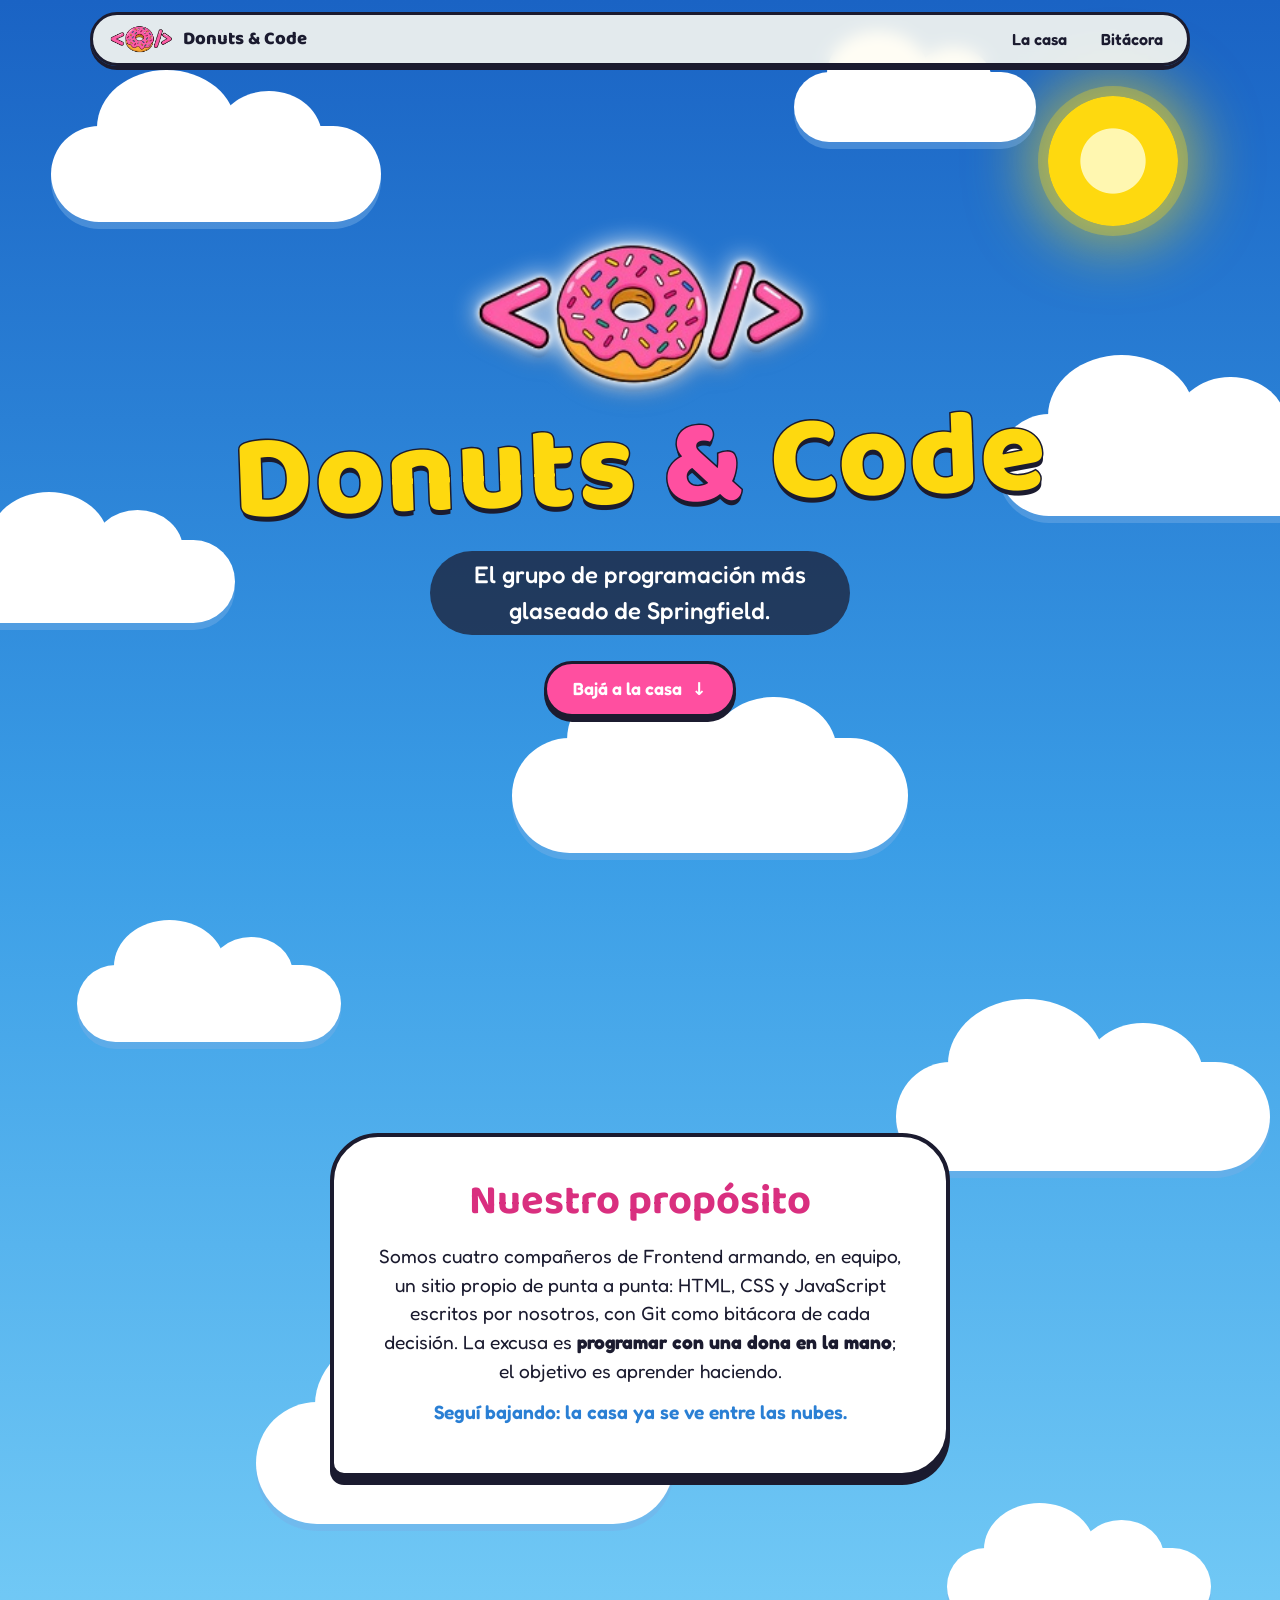
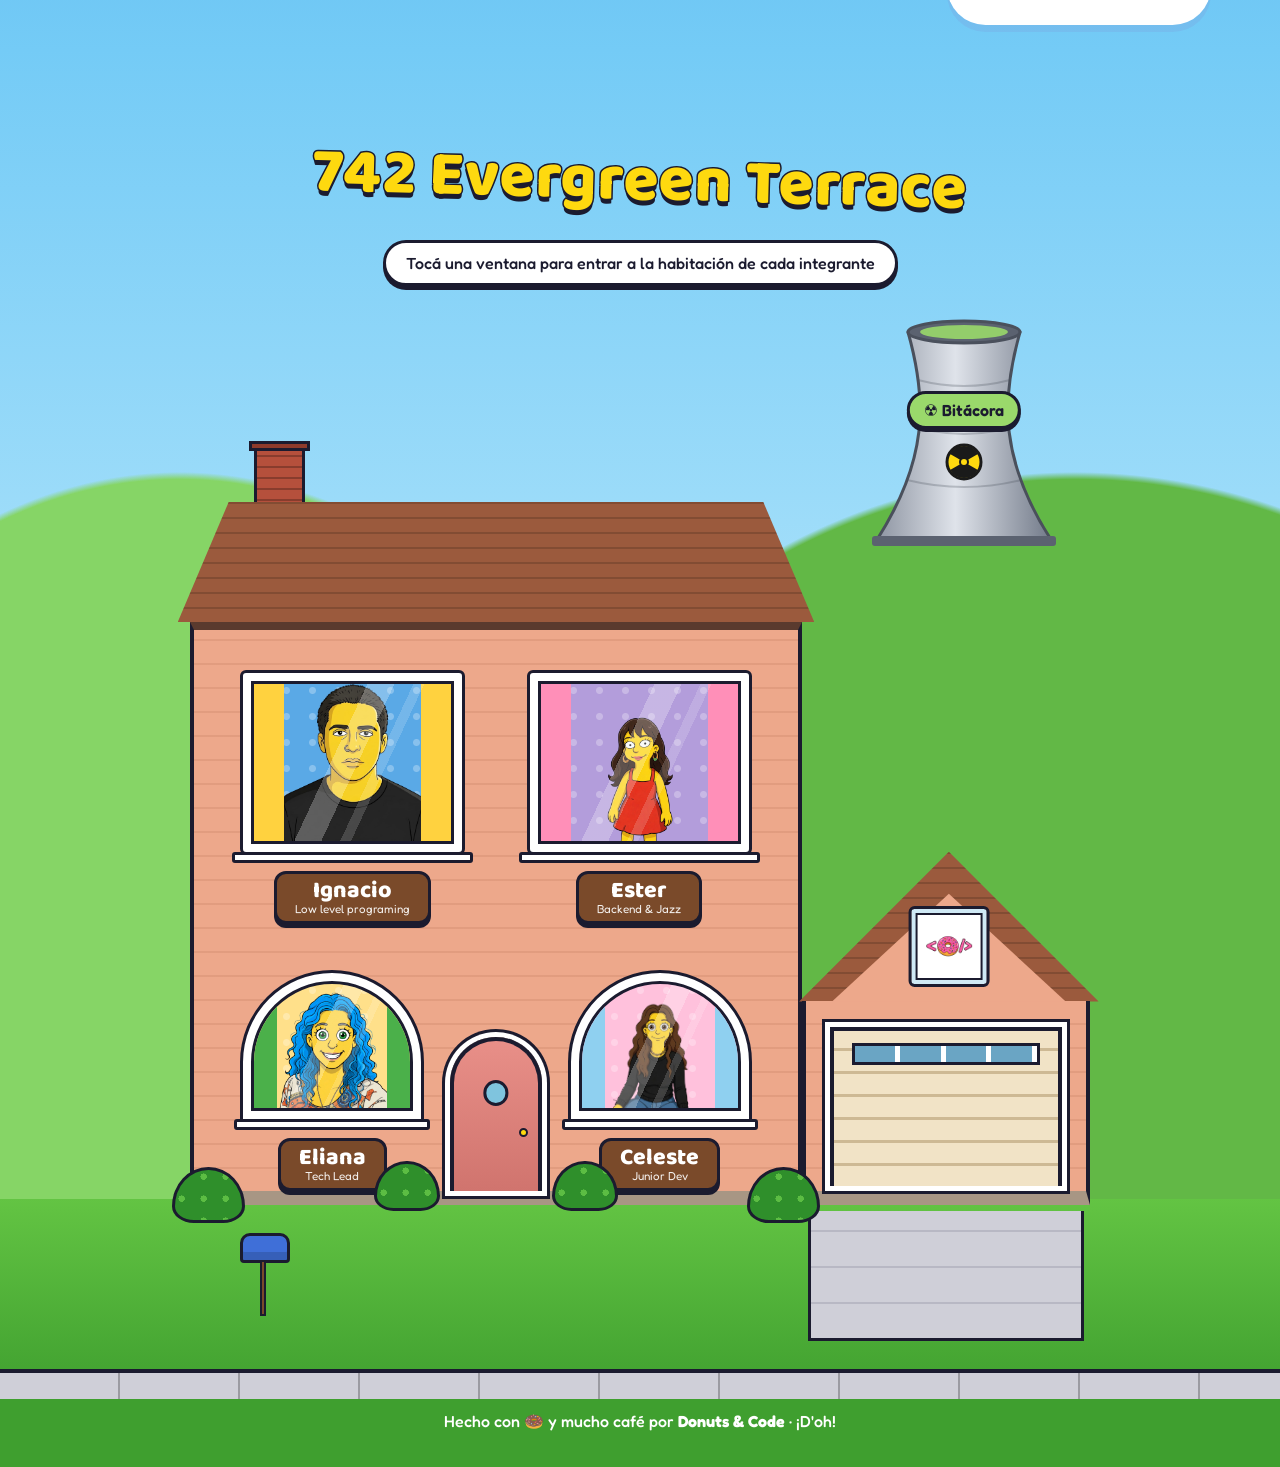
==== index.html @ 1707a3c1 "Actualización de enlaces y avatares en las habitaciones, además de mejoras en el estilo de la secció" ====
<!doctype html>
<html lang="es">
<head>
  <meta charset="utf-8">
  <meta name="viewport" content="width=device-width, initial-scale=1">
  <title>Donuts &amp; Code · Springfield Dev Crew</title>
  <meta name="description" content="Landing del grupo Donuts &amp; Code. Entrá a la casa y visitá la habitación de Ignacio, Marge, Lisa y Maggie.">
  <link rel="icon" href="./img/logo.png">
  <link rel="preconnect" href="https://fonts.googleapis.com">
  <link rel="preconnect" href="https://fonts.gstatic.com" crossorigin>
  <link href="https://fonts.googleapis.com/css2?family=Baloo+2:wght@500;600;800&family=Fredoka:wght@400;500;600&display=swap" rel="stylesheet">
  <link rel="stylesheet" href="./css/base.css">  
  <link rel="stylesheet" href="./css/home.css">
</head>
<body class="home">

  <header class="topbar">
    <a class="brand" href="index.html"><img src="./img/logo.png" alt=""><span>Donuts &amp; Code</span></a>
    <nav aria-label="Principal">
      <a href="#casa">La casa</a>
      <a href="bitacora.html">Bitácora</a>
    </nav>
  </header>

  <main class="world">

    <!-- 1 · EL CIELO -->
    <section class="sky" aria-labelledby="titulo">
      <div class="sun" aria-hidden="true"></div>
      <div class="clouds" aria-hidden="true">
        <i class="cloud" style="--x:4%;  --y:14%; --s:1.5; --t:38s; --dx:70px;  --p:-.5"></i>
        <i class="cloud" style="--x:62%; --y:8%;  --s:1.1; --t:46s; --dx:-60px; --p:-.9"></i>
        <i class="cloud" style="--x:78%; --y:46%; --s:1.6; --t:52s; --dx:-80px; --p:-.3"></i>
        <i class="cloud" style="--x:-4%; --y:60%; --s:1.3; --t:44s; --dx:90px;  --p:-.7"></i>
        <i class="cloud" style="--x:40%; --y:82%; --s:1.8; --t:60s; --dx:-50px; --p:-.4"></i>
      </div>

      <div class="hero">
        <img class="hero-logo" src="./img/logo.png" alt="Logo de Donuts &amp; Code: una dona rosa entre los símbolos &lt; /&gt;">
        <h1 id="titulo" class="simpsons-title">Donuts <em>&amp;</em> Code</h1>
        <p class="tagline">El grupo de programación más glaseado de Springfield.</p>
        <a class="go-down" href="#casa">Bajá a la casa <span aria-hidden="true">↓</span></a>
      </div>
    </section>

    <!-- 2 · ATRAVESANDO LAS NUBES -->
    <section class="descent" aria-labelledby="proposito">
      <div class="clouds" aria-hidden="true">
        <i class="cloud" style="--x:6%;  --y:8%;  --s:1.2; --t:40s; --dx:60px;  --p:-.6"></i>
        <i class="cloud" style="--x:70%; --y:20%; --s:1.7; --t:55s; --dx:-70px; --p:-.2"></i>
        <i class="cloud" style="--x:20%; --y:62%; --s:1.9; --t:48s; --dx:80px;  --p:-.8"></i>
        <i class="cloud" style="--x:74%; --y:80%; --s:1.2; --t:42s; --dx:-60px; --p:-.4"></i>
      </div>

      <div class="about">
        <h2 id="proposito">Nuestro propósito</h2>
        <p>Somos cuatro compañeros de Frontend armando, en equipo, un sitio propio de punta a punta: HTML, CSS y JavaScript escritos por nosotros, con Git como bitácora de cada decisión. La excusa es <strong>programar con una dona en la mano</strong>; el objetivo es aprender haciendo.</p>
        <p class="about-note">Seguí bajando: la casa ya se ve entre las nubes.</p>
      </div>
    </section>

    <!-- 3 · LA CASA -->
    <section class="town" id="casa" aria-labelledby="casa-t">
      <div class="town-head">
        <h2 id="casa-t" class="simpsons-title">742 Evergreen Terrace</h2>
        <p class="hint">Tocá una ventana para entrar a la habitación de cada integrante</p>
      </div>

      <!-- la central nuclear, al fondo: lleva a la bitácora -->
      <div class="skyline">
        <a class="plant" href="bitacora.html" aria-label="Bitácora: entrar a la central nuclear">
          <span class="smoke" aria-hidden="true"><i></i><i></i><i></i><i></i></span>
          <img src="./img/tower.svg" alt="">
          <span class="tag pill">☢ Bitácora</span>
        </a>
      </div>

      <div class="scene">
      <div class="hills" aria-hidden="true"></div>

      <div class="house">

        <!-- ala principal: dos pisos -->
        <div class="wing main">
          <div class="roof" aria-hidden="true"><span class="chimney"></span></div>
          <div class="facade">
            <div class="row up">
              <a class="window" data-room="bart" href="./bart.html" aria-label="Entrar a la habitación de Ignacio">
                <span class="frame"><span class="glass"><img src="./img/avatar-ignacio.png" alt=""></span></span>
                <span class="name">Ignacio<small>Low level programing</small></span>
              </a>
              <a class="window" data-room="lisa" href="./lisa.html" aria-label="Entrar a la habitación de Ester">
                <span class="frame"><span class="glass"><img src="./img/avatar-ester.png" alt=""></span></span>
                <span class="name">Ester<small>Backend &amp; Jazz</small></span>
              </a>
            </div>

            <div class="row down">
              <a class="window arch" data-room="marge" href="./marge.html" aria-label="Entrar a la habitación de Eliana">
                <span class="frame"><span class="glass"><img src="./img/avatar-eliana.png" alt=""></span></span>
                <span class="name">Eliana<small>Tech Lead</small></span>
              </a>

              <div class="door" aria-hidden="true"><i class="knob"></i><i class="peephole"></i></div>

              <a class="window arch" data-room="maggie" href="./maggie.html" aria-label="Entrar a la habitación de Celeste">
                <span class="frame"><span class="glass"><img src="./img/avatar-celeste.png" alt=""></span></span>
                <span class="name">Celeste<small>Junior Dev</small></span>
              </a>
            </div>
          </div>
        </div>

       <!-- garage con la ventanita del logo -->
<div class="wing garage" id="garage" aria-label="Garaje: Homero, Moe y el Sr. Burns">
 <div class="gable"><div class="attic"><img src="img/logo.png" alt=""></div></div>
  <div class="facade">
    <button type="button" class="garage-door" id="garage-door" aria-expanded="false" aria-controls="garage-inside">
    </button>
    <div class="garage-inside" id="garage-inside" hidden>
     <img src="img/garage-bar.jpg" alt="Homero, Moe y el Sr. Burns en el bar">
    </div>
  </div>
  <div class="driveway"></div>
</div>
      </div>
      </div><!-- /scene -->

      <div class="lawn" aria-hidden="true">
        <span class="mailbox"></span>
        <span class="sidewalk"></span>
      </div>
    </section>
  </main>

  <footer class="foot">
    <p>Hecho con 🍩 y mucho café por <strong>Donuts &amp; Code</strong> · ¡D'oh!</p>
  </footer>
<script>
  const garage = document.getElementById('garage');
  const garageDoor = document.getElementById('garage-door');
  const garageInside = document.getElementById('garage-inside');

  function toggleGarage() {
  const isOpen = garage.classList.toggle('is-open');
  garageDoor.setAttribute('aria-expanded', isOpen);
  garageDoor.style.visibility = isOpen ? 'hidden' : 'visible';
  garageInside.hidden = !isOpen;
}

  garageDoor.addEventListener('click', toggleGarage);
  garageInside.addEventListener('click', toggleGarage);
</script>
</body>
</html>
---- css/base.css ----
/* ===== Donuts & Code · base compartida ===== */
@view-transition { navigation: auto; }

:root {
  --yellow: #fed90f;
  --pink: #ff4fa0;
  --pink-dark: #d92f7f;
  --sky: #70d1f4;
  --ink: #1b1b2f;
  --paper: #fffdf3;
  --brown: #7a4a2a;
  --font-title: "Baloo 2", "Comic Sans MS", "Trebuchet MS", system-ui, sans-serif;
  --font-body: "Fredoka", "Trebuchet MS", system-ui, sans-serif;
}

*, *::before, *::after { box-sizing: border-box; }

html { scroll-behavior: smooth; }

body {
  margin: 0;
  font-family: var(--font-body);
  color: var(--ink);
  background: var(--sky);
  line-height: 1.5;
  -webkit-font-smoothing: antialiased;
}

img { max-width: 100%; display: block; }
a { color: inherit; }

:focus-visible {
  outline: 4px solid var(--pink);
  outline-offset: 3px;
  border-radius: 6px;
}

/* ---------- barra superior ---------- */
.topbar {
  position: fixed;
  inset: 12px 12px auto 12px;
  z-index: 50;
  display: flex;
  align-items: center;
  justify-content: space-between;
  gap: 12px;
  max-width: 1100px;
  margin: 0 auto;
  padding: 6px 10px 6px 14px;
  background: rgba(255, 253, 243, .88);
  backdrop-filter: blur(8px);
  border: 3px solid var(--ink);
  border-radius: 999px;
  box-shadow: 0 4px 0 var(--ink);
}

.brand {
  display: flex;
  align-items: center;
  gap: 8px;
  text-decoration: none;
  font-family: var(--font-title);
  font-weight: 800;
  font-size: 1.15rem;
  line-height: 1;
}
.brand img { height: 34px; width: auto; }

.topbar nav { display: flex; gap: 6px; }
.topbar nav a {
  text-decoration: none;
  font-weight: 600;
  padding: 6px 14px;
  border-radius: 999px;
  transition: background .2s, transform .2s;
}
.topbar nav a:hover { background: var(--yellow); transform: translateY(-1px); }
.topbar nav a[aria-current="page"] { background: var(--pink); color: #fff; }

@media (max-width: 400px) {
  .brand span { display: none; }
  .topbar nav a { padding: 6px 10px; font-size: .95rem; }
}

/* ---------- texto tipo Los Simpsons ---------- */
.simpsons-title {
  font-family: var(--font-title);
  font-weight: 800;
  color: var(--yellow);
  -webkit-text-stroke: 3px var(--ink);
  paint-order: stroke fill;
  text-shadow: 0 5px 0 var(--ink);
  letter-spacing: .01em;
  line-height: 1;
}

.pill {
  display: inline-block;
  padding: 4px 14px;
  border: 3px solid var(--ink);
  border-radius: 999px;
  background: var(--yellow);
  font-weight: 600;
  box-shadow: 0 3px 0 var(--ink);
}

/* transicion entre paginas (ventana -> habitacion) */
::view-transition-group(*) {
  animation-duration: .7s;
  animation-timing-function: cubic-bezier(.65, 0, .25, 1);
}
::view-transition-old(root), ::view-transition-new(root) { animation-duration: .45s; }

@media (prefers-reduced-motion: reduce) {
  html { scroll-behavior: auto; }
  *, *::before, *::after {
    animation-duration: .001s !important;
    animation-iteration-count: 1 !important;
    transition-duration: .001s !important;
  }
  @view-transition { navigation: none; }
}
---- css/home.css ----
/* ===== Index: del cielo hasta la casa ===== */

.world {
  overflow-x: clip;
  /* el cielo baja de azul profundo a celeste clarito, cerca del horizonte */
  background: linear-gradient(
    180deg,
    #1a63c4 0%,
    #3a9de6 28%,
    #74cbf6 55%,
    #b5e6fb 80%,
    #d9f3fd 100%
  );
}

/* ---------- nubes ---------- */
.clouds { position: absolute; inset: 0; pointer-events: none; }

.cloud {
  position: absolute;
  left: var(--x);
  top: var(--y);
  width: calc(220px * var(--s, 1));
  height: calc(64px * var(--s, 1));
  background: #fff;
  border-radius: 999px;
  filter: drop-shadow(0 7px 0 rgba(120, 175, 230, .45));
  animation: drift var(--t, 40s) ease-in-out infinite alternate;
}
.cloud::before, .cloud::after {
  content: "";
  position: absolute;
  background: #fff;
  border-radius: 50%;
}
.cloud::before { width: 42%; height: 120%; left: 14%; top: -58%; }
.cloud::after  { width: 32%; height: 96%;  left: 50%; top: -36%; }

@keyframes drift { to { transform: translateX(var(--dx, 60px)); } }

/* parallax: las nubes suben distinto a medida que bajamos */
@supports (animation-timeline: scroll()) {
  .cloud {
    animation: drift var(--t, 40s) ease-in-out infinite alternate, rise linear both;
    animation-timeline: auto, scroll(root);
  }
  @keyframes rise { to { translate: 0 calc(var(--p, -.5) * 380px); } }
}

/* ---------- 1 · cielo / hero ---------- */
.sky {
  position: relative;
  min-height: 100svh;
  display: grid;
  place-items: center;
  padding: 110px 16px 70px;
  text-align: center;
}

.sun {
  position: absolute;
  top: 96px;
  right: 8%;
  width: clamp(70px, 12vw, 130px);
  aspect-ratio: 1;
  border-radius: 50%;
  background: radial-gradient(circle, #fff7b0 0 35%, var(--yellow) 36% 100%);
  box-shadow: 0 0 0 10px rgba(254, 217, 15, .3), 0 0 60px 20px rgba(254, 217, 15, .55);
}

.hero { position: relative; z-index: 2; }

.hero-logo {
  width: min(360px, 74vw);
  margin: 0 auto 6px;
  filter: drop-shadow(0 0 3px #fff) drop-shadow(0 0 12px #fff) drop-shadow(0 8px 0 rgba(27, 27, 47, .22));
  animation: float 4s ease-in-out infinite;
}
@keyframes float { 50% { transform: translateY(-10px) rotate(-1.5deg); } }

.hero h1 {
  margin: 0;
  font-size: clamp(3.2rem, 12vw, 7.5rem);
  transform: rotate(-2deg);
}
.hero h1 em { font-style: normal; color: var(--pink); }

.tagline {
  margin: 22px auto 0;
  max-width: 30ch;
  font-size: clamp(1.1rem, 3vw, 1.5rem);
  font-weight: 500;
  color: #fff;
  width: fit-content;
  padding: 6px 20px;
  background: rgba(27, 27, 47, .72);
  border-radius: 999px;
}

.go-down {
  display: inline-flex;
  align-items: center;
  gap: 10px;
  margin-top: 26px;
  padding: 12px 26px;
  background: var(--pink);
  color: #fff;
  font-weight: 600;
  font-size: 1.1rem;
  text-decoration: none;
  border: 3px solid var(--ink);
  border-radius: 999px;
  box-shadow: 0 5px 0 var(--ink);
  transition: transform .15s, box-shadow .15s;
}
.go-down:hover { transform: translateY(2px); box-shadow: 0 3px 0 var(--ink); }
.go-down span { display: inline-block; animation: bounce 1.2s ease-in-out infinite; }
@keyframes bounce { 50% { transform: translateY(5px); } }

/* ---------- 2 · atravesando las nubes ---------- */
.descent {
  position: relative;
  min-height: 90svh;
  display: grid;
  place-items: center;
  padding: 60px 16px;
}

.about {
  position: relative;
  z-index: 2;
  max-width: 620px;
  padding: 34px clamp(22px, 5vw, 44px);
  text-align: center;
  background: #fff;
  border: 4px solid var(--ink);
  border-radius: 48px 48px 48px 14px;
  box-shadow: 0 8px 0 var(--ink);
}
.about h2 {
  margin: 0 0 8px;
  font-family: var(--font-title);
  font-size: clamp(1.8rem, 5vw, 2.6rem);
  color: var(--pink-dark);
}
.about p { margin: 0 0 12px; font-size: clamp(1rem, 2.4vw, 1.2rem); }
.about-note { font-weight: 600; color: #2a7fd4; margin: 0; }

/* ---------- 3 · la casa ---------- */
.town {
  position: relative;
  --tw: clamp(120px, 20vw, 200px);   /* ancho de la torre */
  padding-top: 40px;
}

.town-head { text-align: center; padding: 0 16px; }
.town-head h2 { margin: 0; font-size: clamp(2rem, 7vw, 4rem); transform: rotate(1.5deg); }
.hint {
  display: inline-block;
  margin: 26px 0 0;
  padding: 8px 20px;
  background: #fff;
  border: 3px solid var(--ink);
  border-radius: 999px;
  font-weight: 500;
  box-shadow: 0 4px 0 var(--ink);
}

/* la central nuclear al fondo */
.skyline {
  position: relative;
  z-index: 1;
  max-width: 880px;
  margin: 0 auto;
  padding: 0 16px;
  display: flex;
  justify-content: flex-end;
  height: calc(var(--tw) * 1.31);
  margin-bottom: -46px;
}
.plant {
  position: relative;
  display: block;
  width: var(--tw);
  text-decoration: none;
  transition: transform .25s;
}
.plant:hover { transform: translateY(-4px) rotate(1deg); }
.plant img { width: 100%; }
.plant .tag {
  position: absolute;
  left: 50%;
  top: 40%;
  translate: -50% 0;
  white-space: nowrap;
  font-size: clamp(.8rem, 1.8vw, 1rem);
  background: #9ad96b;
}
.plant:hover .tag { background: var(--yellow); }

.smoke { position: absolute; left: 50%; top: 16%; width: 0; height: 0; z-index: -1; }
.smoke i {
  position: absolute;
  width: calc(var(--tw) * .3);
  aspect-ratio: 1;
  left: calc(var(--tw) * -.15);
  top: 0;
  border-radius: 50%;
  background: #f4f6f9;
  opacity: 0;
  animation: puff 6s ease-out infinite;
}
.smoke i:nth-child(2) { animation-delay: 1.5s; left: calc(var(--tw) * -.05); }
.smoke i:nth-child(3) { animation-delay: 3s;   left: calc(var(--tw) * -.22); }
.smoke i:nth-child(4) { animation-delay: 4.5s; left: calc(var(--tw) *  .02); }
@keyframes puff {
  0%   { opacity: 0;  transform: translate(0, 0) scale(.5); }
  15%  { opacity: .95; }
  100% { opacity: 0;  transform: translate(calc(var(--tw) * .25), calc(var(--tw) * -.9)) scale(1.9); }
}

.scene { position: relative; padding: 0 16px; }

.hills {
  position: absolute;
  inset: -30px 0 0 0;
  background:
    radial-gradient(ellipse 42% 100% at 14% 100%, #86d566 0 99%, transparent 100%),
    radial-gradient(ellipse 52% 100% at 84% 100%, #62b846 0 99%, transparent 100%);
}


/* ---------- la casa (como la de la serie) ---------- */
.house {
  --wall: #eda88b;
  --roof: #9b5a3d;
  position: relative;
  z-index: 2;
  max-width: 900px;
  margin: 0 auto;
  display: flex;
  align-items: flex-end;
}
.wing { position: relative; }
.wing.main { flex: 0 0 68%; }
.wing.garage { flex: 1; }

/* laptop / tablet grande: casa y torre un poco mas angostas que en desktop */
@media (max-width: 1200px) {
  .house { max-width: 760px; }
  .skyline { max-width: 760px; }
}

.roof {
  position: relative;
  isolation: isolate;
  width: 104%;
  margin-left: -2%;
  height: clamp(60px, 12vw, 120px);
}
.roof::before {
  content: "";
  position: absolute;
  inset: 0;
  z-index: 1;
  clip-path: polygon(0 100%, 8% 0, 92% 0, 100% 100%);
  background:
    repeating-linear-gradient(0deg, transparent 0 13px, rgba(0, 0, 0, .16) 13px 15px),
    var(--roof);
}
.chimney {
  position: absolute;
  z-index: 0;
  left: 12%;
  top: -46%;
  width: 8%;
  height: 80%;
  background:
    repeating-linear-gradient(0deg, transparent 0 9px, rgba(0, 0, 0, .25) 9px 11px),
    #b5503c;
  border: 3px solid var(--ink);
  border-bottom: 0;
}
.chimney::before {
  content: "";
  position: absolute;
  inset: -9px -8px auto -8px;
  height: 10px;
  background: #8e3a2b;
  border: 3px solid var(--ink);
}

.facade {
  position: relative;
  padding: clamp(16px, 4.5vw, 40px) clamp(20px, 5vw, 46px) 0;
  background:
    repeating-linear-gradient(0deg, transparent 0 22px, rgba(120, 50, 20, .1) 22px 24px),
    var(--wall);
  border: 4px solid var(--ink);
  border-top: 8px solid #5a3a2e;
  border-bottom: 14px solid #a89684;
}

.row { display: grid; align-items: end; }
.row.up {
  grid-template-columns: 1fr 1fr;
  gap: clamp(20px, 12%, 90px);
  padding-bottom: clamp(26px, 5vw, 46px);
}
.row.down {
  grid-template-columns: 1fr .5fr 1fr;
  gap: clamp(14px, 5%, 44px);
}

/* ---------- ventanas = cards ---------- */
.window {
  --room: #5aa9e6;
  --curtain: #ffd23f;
  display: grid;
  gap: 16px;
  justify-items: center;
  text-decoration: none;
  color: inherit;
  transition: transform .25s cubic-bezier(.3, 1.6, .5, 1);
}
.window[data-room="bart"]   { --room: #5aa9e6; --curtain: #ffd23f; view-transition-name: room-bart; }
.window[data-room="lisa"]   { --room: #b39ddb; --curtain: #ff8fb8; view-transition-name: room-lisa; }
.window[data-room="marge"]  { --room: #ffe08a; --curtain: #4bb04a; view-transition-name: room-marge; }
.window[data-room="maggie"] { --room: #ffc1dc; --curtain: #8fd0f0; view-transition-name: room-maggie; }

.window:hover, .window:focus-visible { transform: translateY(-6px) scale(1.03); }

.frame {
  position: relative;
  width: 100%;
  padding: clamp(4px, 1vw, 8px);
  background: #fff;
  border: 3px solid var(--ink);
  border-radius: 6px;
}
/* alfeizar */
.frame::after {
  content: "";
  position: absolute;
  left: -5%;
  right: -5%;
  bottom: -11px;
  height: 11px;
  background: #fff;
  border: 3px solid var(--ink);
  border-radius: 3px;
}
/* ventanas de abajo: en arco, como la casa real */
.window.arch .frame,
.window.arch .glass { border-radius: 999px 999px 4px 4px; }

.glass {
  position: relative;
  display: block;
  aspect-ratio: 5 / 4;
  overflow: hidden;
  border: 3px solid var(--ink);
  background:
    radial-gradient(circle at 25% 25%, rgba(255, 255, 255, .28) 3px, transparent 4px) 0 0 / 26px 26px,
    var(--room);
  transition: box-shadow .25s;
}
/* cortinas */
.glass::before {
  content: "";
  position: absolute;
  inset: 0;
  z-index: 2;
  background:
    linear-gradient(90deg, var(--curtain) 0 100%),
    repeating-linear-gradient(90deg, rgba(0, 0, 0, .12) 0 3px, transparent 3px 9px);
  mask: linear-gradient(90deg, #000 0 15%, transparent 15% 85%, #000 85% 100%);
}
/* reflejo del vidrio */
.glass::after {
  content: "";
  position: absolute;
  inset: 0;
  z-index: 3;
  pointer-events: none;
  background: linear-gradient(115deg, transparent 0 42%, rgba(255, 255, 255, .26) 42% 52%, transparent 52% 59%, rgba(255, 255, 255, .16) 59% 63%, transparent 63%);
}
.glass img {
  position: absolute;
  left: 0; bottom: 0;
  width: 100%;
  height: 100%;
  object-fit: contain;
  object-position: bottom;
  transform-origin: bottom center;
  animation: bob 3.4s ease-in-out infinite;
}
.window[data-room="lisa"]   .glass img { animation-delay: -.8s; }
.window[data-room="marge"]  .glass img { animation-delay: -1.6s; }
.window[data-room="maggie"] .glass img { animation-delay: -2.4s; }
@keyframes bob { 50% { transform: translateY(-3%) rotate(-1deg); } }

.window:hover .glass,
.window:focus-visible .glass {
  box-shadow: 0 0 0 4px var(--yellow), 0 0 34px 10px rgba(254, 217, 15, .85);
}

.name {
  position: relative;
  z-index: 4;
  padding: 4px 18px 5px;
  background: var(--brown);
  color: #fff;
  border: 3px solid var(--ink);
  border-radius: 12px;
  box-shadow: 0 4px 0 var(--ink);
  text-align: center;
  font-family: var(--font-title);
  font-weight: 800;
  font-size: clamp(.95rem, 2.4vw, 1.45rem);
  line-height: 1.1;
  transition: background .2s;
}
.name small {
  display: block;
  font-family: var(--font-body);
  font-weight: 400;
  font-size: .5em;
  opacity: .92;
}
.window:hover .name, .window:focus-visible .name { background: var(--pink); }

/* ---------- puerta en arco + arbustos ---------- */
.door {
  position: relative;
  aspect-ratio: 3 / 5;
  background: linear-gradient(#e88f88, #d0746e);
  border: 4px solid var(--ink);
  border-bottom: 0;
  border-radius: 999px 999px 0 0;
  box-shadow: 0 0 0 5px #fff, 0 0 0 8px var(--ink);
}
.door::before, .door::after {
  content: "";
  position: absolute;
  z-index: 3;
  bottom: -20px;
  width: 78%;
  aspect-ratio: 1.3;
  background:
    radial-gradient(circle at 30% 30%, #5cbd43 0 14%, transparent 15%) 0 0 / 22px 22px,
    #2f8f2b;
  border: 3px solid var(--ink);
  border-radius: 50% 50% 30% 30% / 70% 70% 30% 30%;
}
.door::before { left: -95%; }
.door::after  { right: -95%; }
.knob {
  position: absolute;
  right: 12%;
  top: 58%;
  width: 11%;
  aspect-ratio: 1;
  background: var(--yellow);
  border: 2px solid var(--ink);
  border-radius: 50%;
}
.peephole {
  position: absolute;
  left: 50%;
  top: 26%;
  translate: -50% 0;
  width: 30%;
  aspect-ratio: 1;
  background: #7fc4de;
  border: 3px solid var(--ink);
  border-radius: 50%;
}

/* ---------- garage ---------- */
.gable {
  position: relative;
  aspect-ratio: 2 / 1;
  margin: 0 -3% 0 -1%;
}
.gable::before, .gable::after {
  content: "";
  position: absolute;
  inset: 0;
}
.gable::before {
  z-index: 0;
  clip-path: polygon(0 100%, 50% 0, 100% 100%);
  background:
    repeating-linear-gradient(0deg, transparent 0 13px, rgba(0, 0, 0, .16) 13px 15px),
    var(--roof);
}
.gable::after {
  z-index: 1;
  clip-path: polygon(11% 100%, 50% 28%, 89% 100%);
  background: var(--wall);
}
/* ventanita cuadrada con el logo */
.attic {
  position: absolute;
  z-index: 2;
  left: 50%;
  bottom: 10%;
  translate: -50% 0;
  width: 27%;
  aspect-ratio: 1;
  display: grid;
  place-items: center;
  padding: 4%;
  background: #fff;
  border: 3px solid var(--ink);
  border-radius: 6px;
  box-shadow: inset 0 0 0 4px #cfe9f5, inset 0 0 0 6px var(--ink);
}
.wing.garage .facade {
  padding: clamp(10px, 3vw, 26px) clamp(10px, 3vw, 24px) 0;
  border-top: 0;
  margin-top: -1px;
}
.garage-door {
  position: relative;
  aspect-ratio: 16 / 11;
  background: repeating-linear-gradient(0deg, #f1e3c6 0 20px, #cdb994 20px 23px);
  border: 4px solid var(--ink);
  border-bottom: 0;
  box-shadow: 0 0 0 5px #fff, 0 0 0 8px var(--ink);
}
.garage-door::before {
  content: "";
  position: absolute;
  inset: 8% 8% auto 8%;
  height: 14%;
  background: repeating-linear-gradient(90deg, #6aa5c4 0 22%, #fff 22% 25%);
  border: 3px solid var(--ink);
  /* al abrir el garage, se oculta la puerta para no tapar la imagen */
.garage.is-open .garage-door {
  display: none;
}
}
.driveway {
  position: absolute;
  z-index: 0;
  top: 100%;
  left: 2%;
  right: 2%;
  height: clamp(70px, 12vw, 130px);
  margin-top: 6px;
  background: repeating-linear-gradient(0deg, #cfcfd8 0 34px, #b8b8c4 34px 36px);
  border: 3px solid var(--ink);
  border-top: 0;
}

/* arbustos junto a la pared principal */
.wing.main::before, .wing.main::after {
  content: "";
  position: absolute;
  z-index: 3;
  bottom: -18px;
  width: 12%;
  aspect-ratio: 1.3;
  background:
    radial-gradient(circle at 30% 30%, #5cbd43 0 14%, transparent 15%) 0 0 / 22px 22px,
    #2f8f2b;
  border: 3px solid var(--ink);
  border-radius: 50% 50% 30% 30% / 70% 70% 30% 30%;
}
.wing.main::before { left: -3%; }
.wing.main::after  { right: -3%; }

/* ---------- pasto, vereda, buzon ---------- */
.lawn {
  position: relative;
  z-index: 1;
  height: clamp(130px, 22vw, 200px);
  margin-top: -6px;
  background: linear-gradient(#63c443, #3f9f2f);
}
.sidewalk {
  position: absolute;
  inset: auto 0 0 0;
  height: 30px;
  background:
    repeating-linear-gradient(90deg, transparent 0 118px, rgba(0, 0, 0, .25) 118px 120px),
    #cfcfd8;
  border-top: 4px solid var(--ink);
}
.mailbox {
  position: absolute;
  left: max(6%, calc(50% - 400px));
  top: 34px;
  width: 50px;
  height: 30px;
  background: #3f6fd8;
  border: 3px solid var(--ink);
  border-radius: 10px 10px 4px 4px;
  box-shadow: inset 0 -8px 0 rgba(0, 0, 0, .15);
}
.mailbox::after {
  content: "";
  position: absolute;
  left: 17px;
  top: 24px;
  width: 6px;
  height: 56px;
  background: var(--brown);
  border: 2px solid var(--ink);
}

.foot {
  background: #3f9f2f;
  color: #fff;
  text-align: center;
  padding: 10px 16px 34px;
  font-weight: 500;
}
.foot p { margin: 0; }

/* ---------- mobile ---------- */
@media (max-width: 900px) {
  .scene { padding: 0 8px; }
  .house { flex-direction: column; align-items: stretch; }
  .wing.main { flex: none; }
  .wing.garage { width: 62%; margin-left: auto; margin-top: 18px; }
  .name small { display: none; }
  .name { padding: 3px 10px 4px; }
  .row.up { gap: 26px; }
  .plant .tag { display: none; }
}


/* ---------- Garaje interactivo ---------- */
.wing.garage .facade {
  position: relative;
}

.garage-door {
  cursor: pointer;
  transition: transform .6s ease;
  transform-origin: top;
  position: relative;
  z-index: 2;
  width: 100%;
}

.garage.is-open .garage-door {
  transform: scaleY(0.05);
}

.garage.is-open .facade {
  padding: 0;
}

.garage-inside {
  position: absolute;
  top: clamp(10px, 3vw, 26px);
  left: clamp(10px, 3vw, 24px);
  right: clamp(10px, 3vw, 24px);
  aspect-ratio: 16 / 11;
  overflow: hidden;
  border: 4px solid var(--ink);
  border-bottom: 0;
}

.garage-inside img {
  display: block;
  width: 100%;
  height: 100%;
  object-fit: cover;
}


.garage-inside[hidden] {
  display: none;
}

/* ---------- Avatar de perfil ---------- */
.profile-avatar {
  width: 120px;
  height: 120px;
  border-radius: 50%;
  object-fit: cover;
  border: 4px solid var(--ink);
  box-shadow: 0 0 0 4px #fff, 0 0 0 8px var(--ink);
  display: block;
  margin: 0 auto 12px;
}
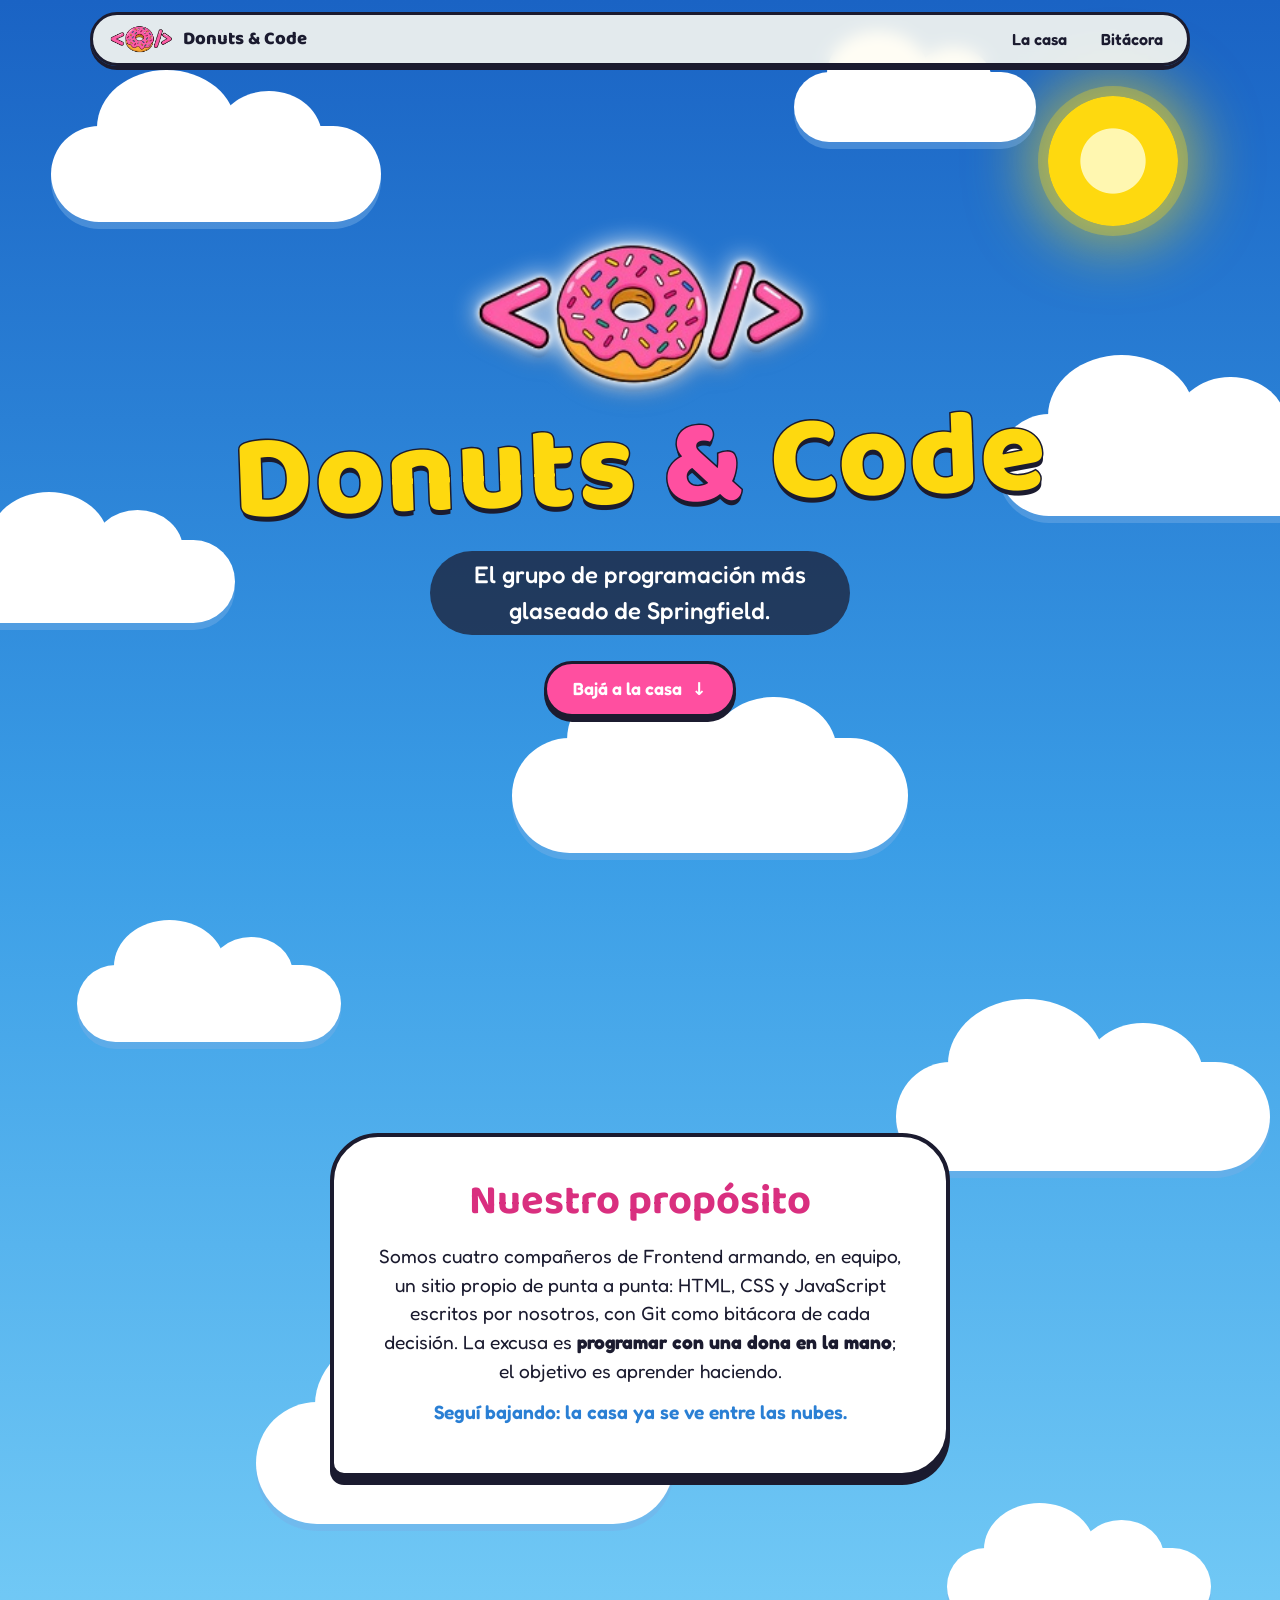
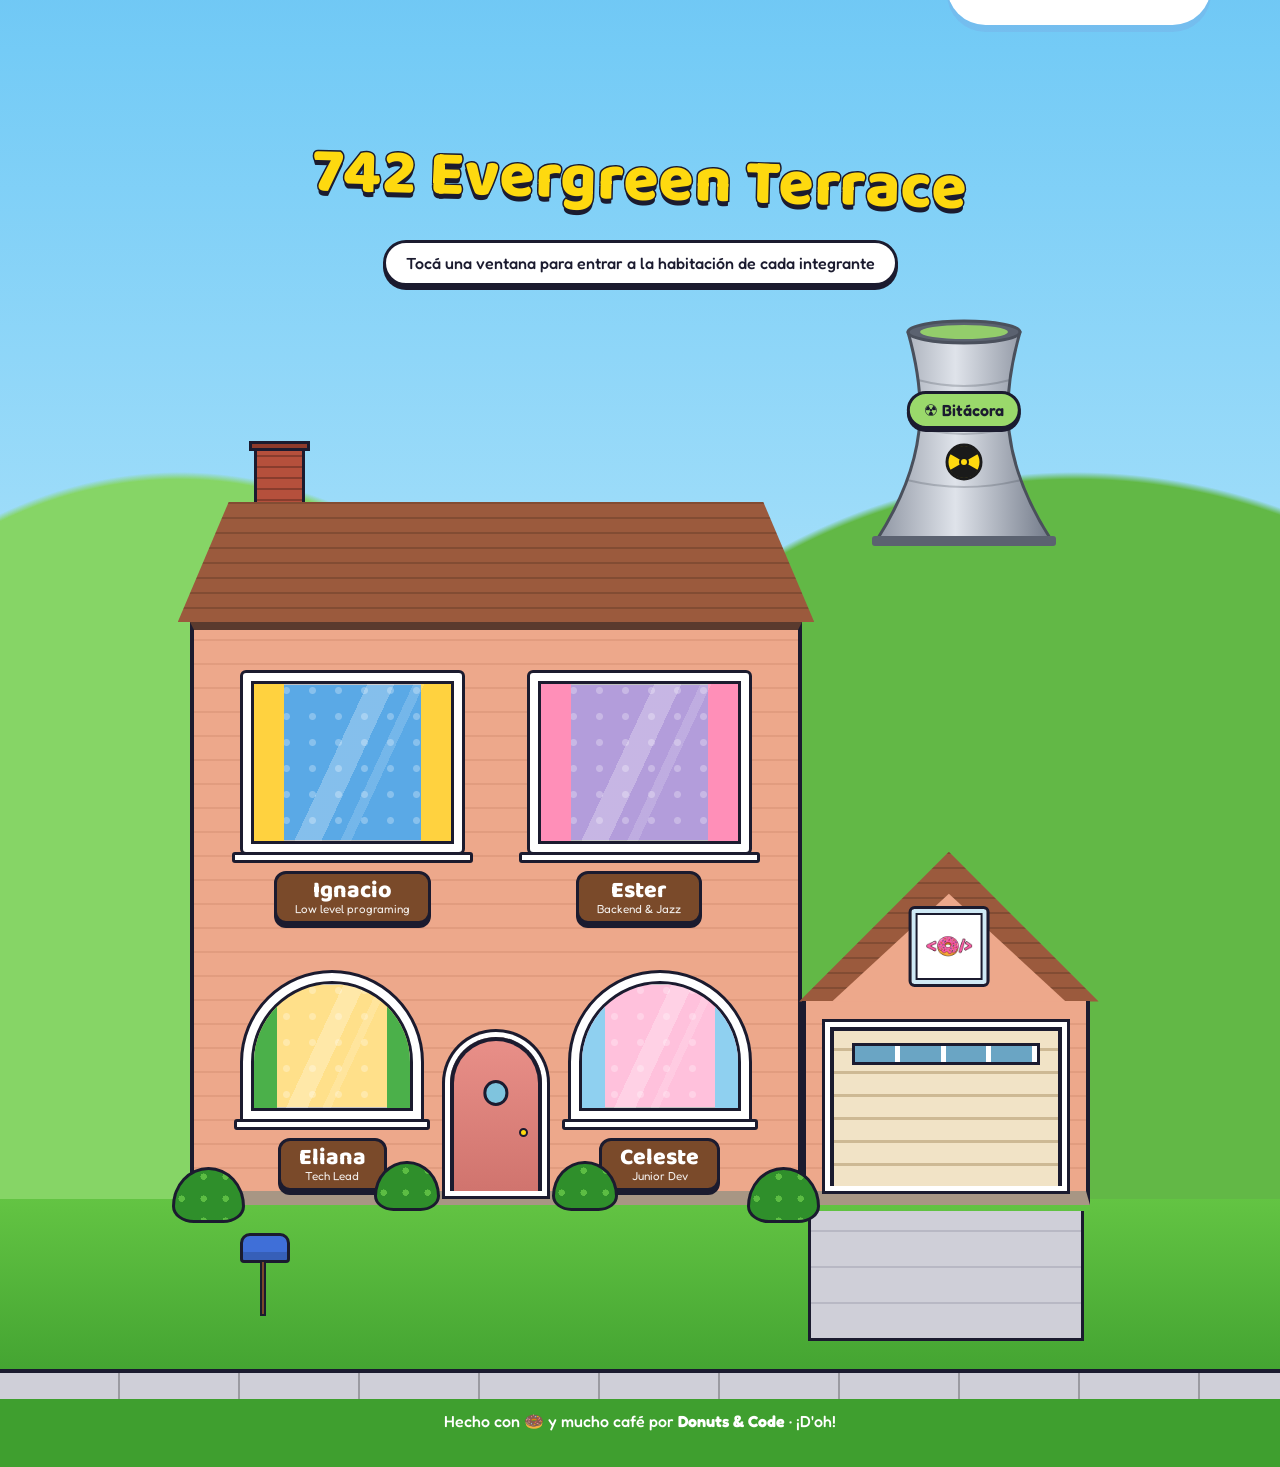
==== commit 86970e84: "Elimina script de index.html" ====
--- a/index.html
+++ b/index.html
@@ -86,25 +86,25 @@
           <div class="facade">
             <div class="row up">
               <a class="window" data-room="bart" href="./bart.html" aria-label="Entrar a la habitación de Ignacio">
-                <span class="frame"><span class="glass"><img src="./img/avatar-ignacio.png" alt=""></span></span>
+                <span class="frame"><span class="glass"><img src="./img/bart-icon.png" alt=""></span></span>
                 <span class="name">Ignacio<small>Low level programing</small></span>
               </a>
-              <a class="window" data-room="lisa" href="./lisa.html" aria-label="Entrar a la habitación de Ester">
-                <span class="frame"><span class="glass"><img src="./img/avatar-ester.png" alt=""></span></span>
+              <a class="window" data-room="lisa" href="./lisa.html" aria-label="Entrar a la habitación de Lisa">
+                <span class="frame"><span class="glass"><img src="./img/liza-icon.png" alt=""></span></span>
                 <span class="name">Ester<small>Backend &amp; Jazz</small></span>
               </a>
             </div>
 
             <div class="row down">
-              <a class="window arch" data-room="marge" href="./marge.html" aria-label="Entrar a la habitación de Eliana">
-                <span class="frame"><span class="glass"><img src="./img/avatar-eliana.png" alt=""></span></span>
+              <a class="window arch" data-room="marge" href="./marge.html" aria-label="Entrar a la habitación de Marge">
+                <span class="frame"><span class="glass"><img src="./img/marge-icon.png" alt=""></span></span>
                 <span class="name">Eliana<small>Tech Lead</small></span>
               </a>
 
               <div class="door" aria-hidden="true"><i class="knob"></i><i class="peephole"></i></div>
 
-              <a class="window arch" data-room="maggie" href="./maggie.html" aria-label="Entrar a la habitación de Celeste">
-                <span class="frame"><span class="glass"><img src="./img/avatar-celeste.png" alt=""></span></span>
+              <a class="window arch" data-room="maggie" href="./maggie.html" aria-label="Entrar a la habitación de Maggie">
+                <span class="frame"><span class="glass"><img src="./img/maggie-icon.png" alt=""></span></span>
                 <span class="name">Celeste<small>Junior Dev</small></span>
               </a>
             </div>
@@ -136,20 +136,6 @@
   <footer class="foot">
     <p>Hecho con 🍩 y mucho café por <strong>Donuts &amp; Code</strong> · ¡D'oh!</p>
   </footer>
-<script>
-  const garage = document.getElementById('garage');
-  const garageDoor = document.getElementById('garage-door');
-  const garageInside = document.getElementById('garage-inside');
+</body>
 
-  function toggleGarage() {
-  const isOpen = garage.classList.toggle('is-open');
-  garageDoor.setAttribute('aria-expanded', isOpen);
-  garageDoor.style.visibility = isOpen ? 'hidden' : 'visible';
-  garageInside.hidden = !isOpen;
-}
-
-  garageDoor.addEventListener('click', toggleGarage);
-  garageInside.addEventListener('click', toggleGarage);
-</script>
-</body>
 </html>
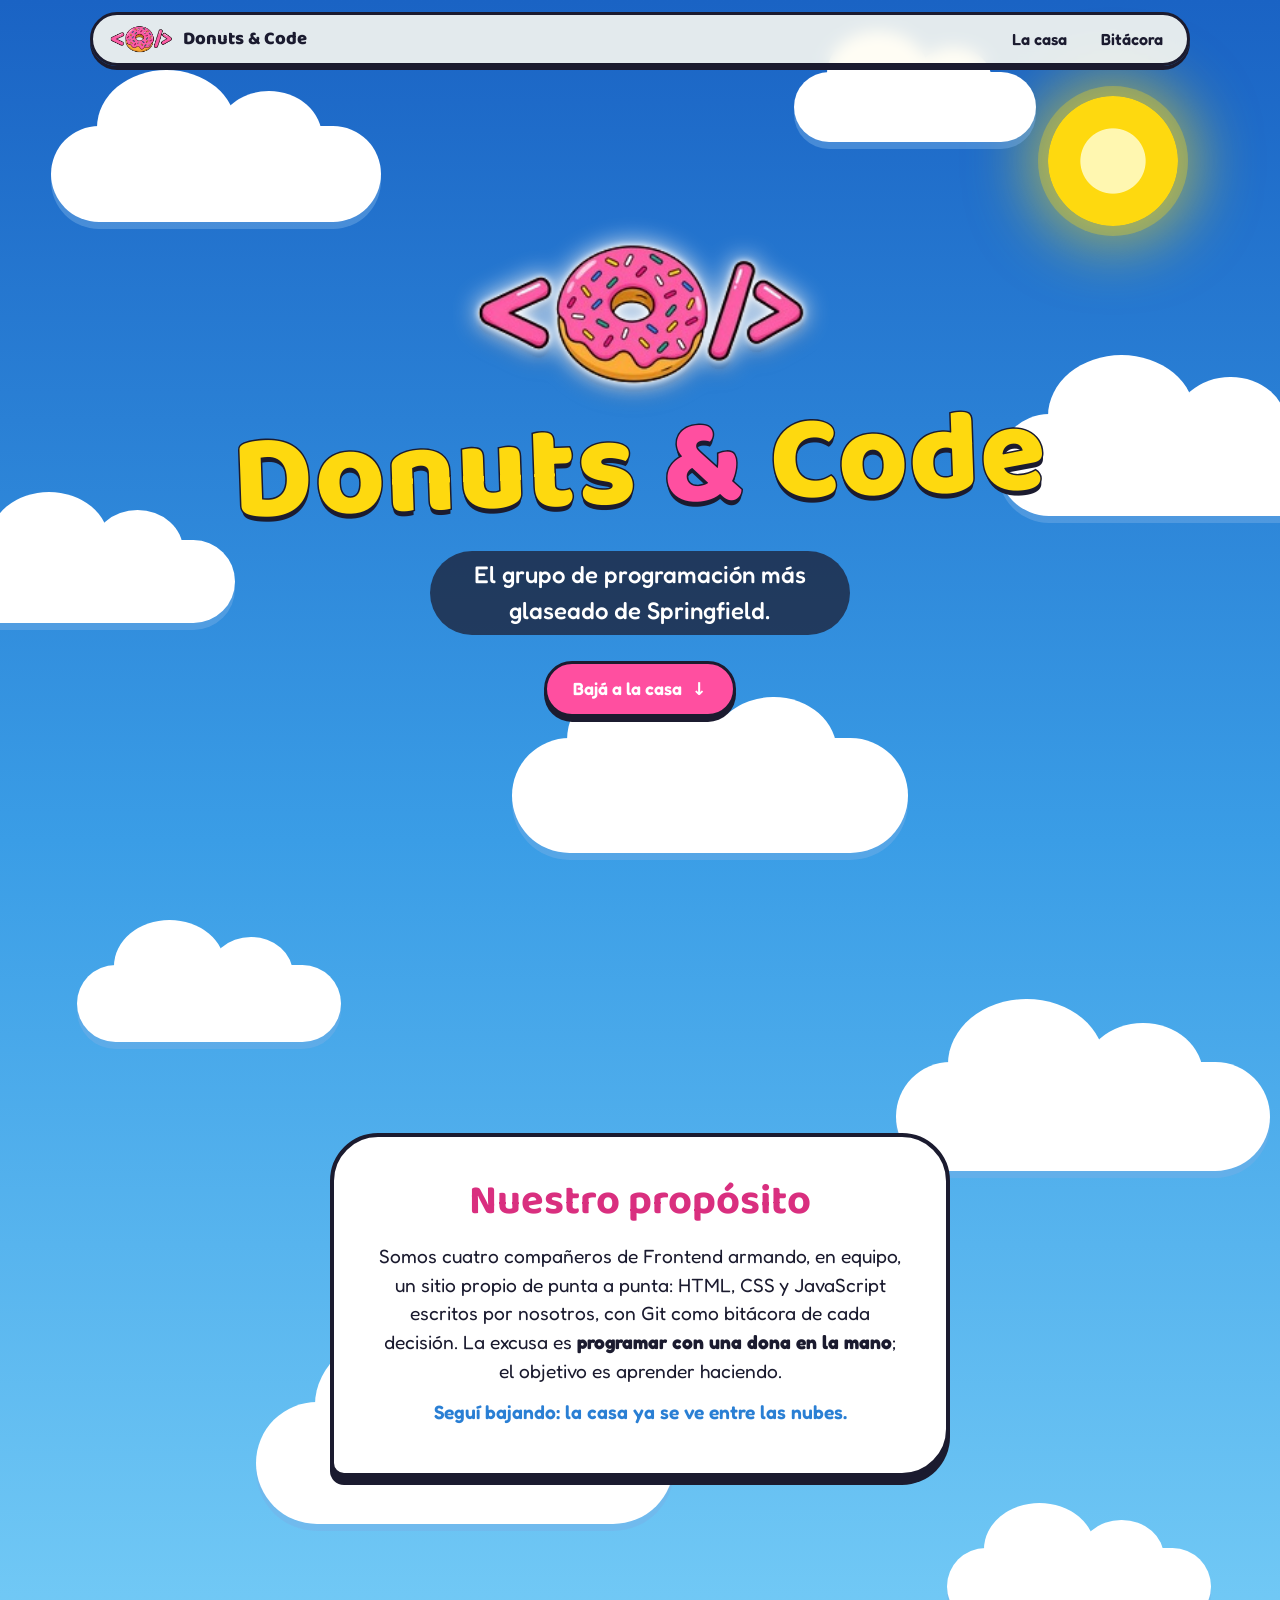
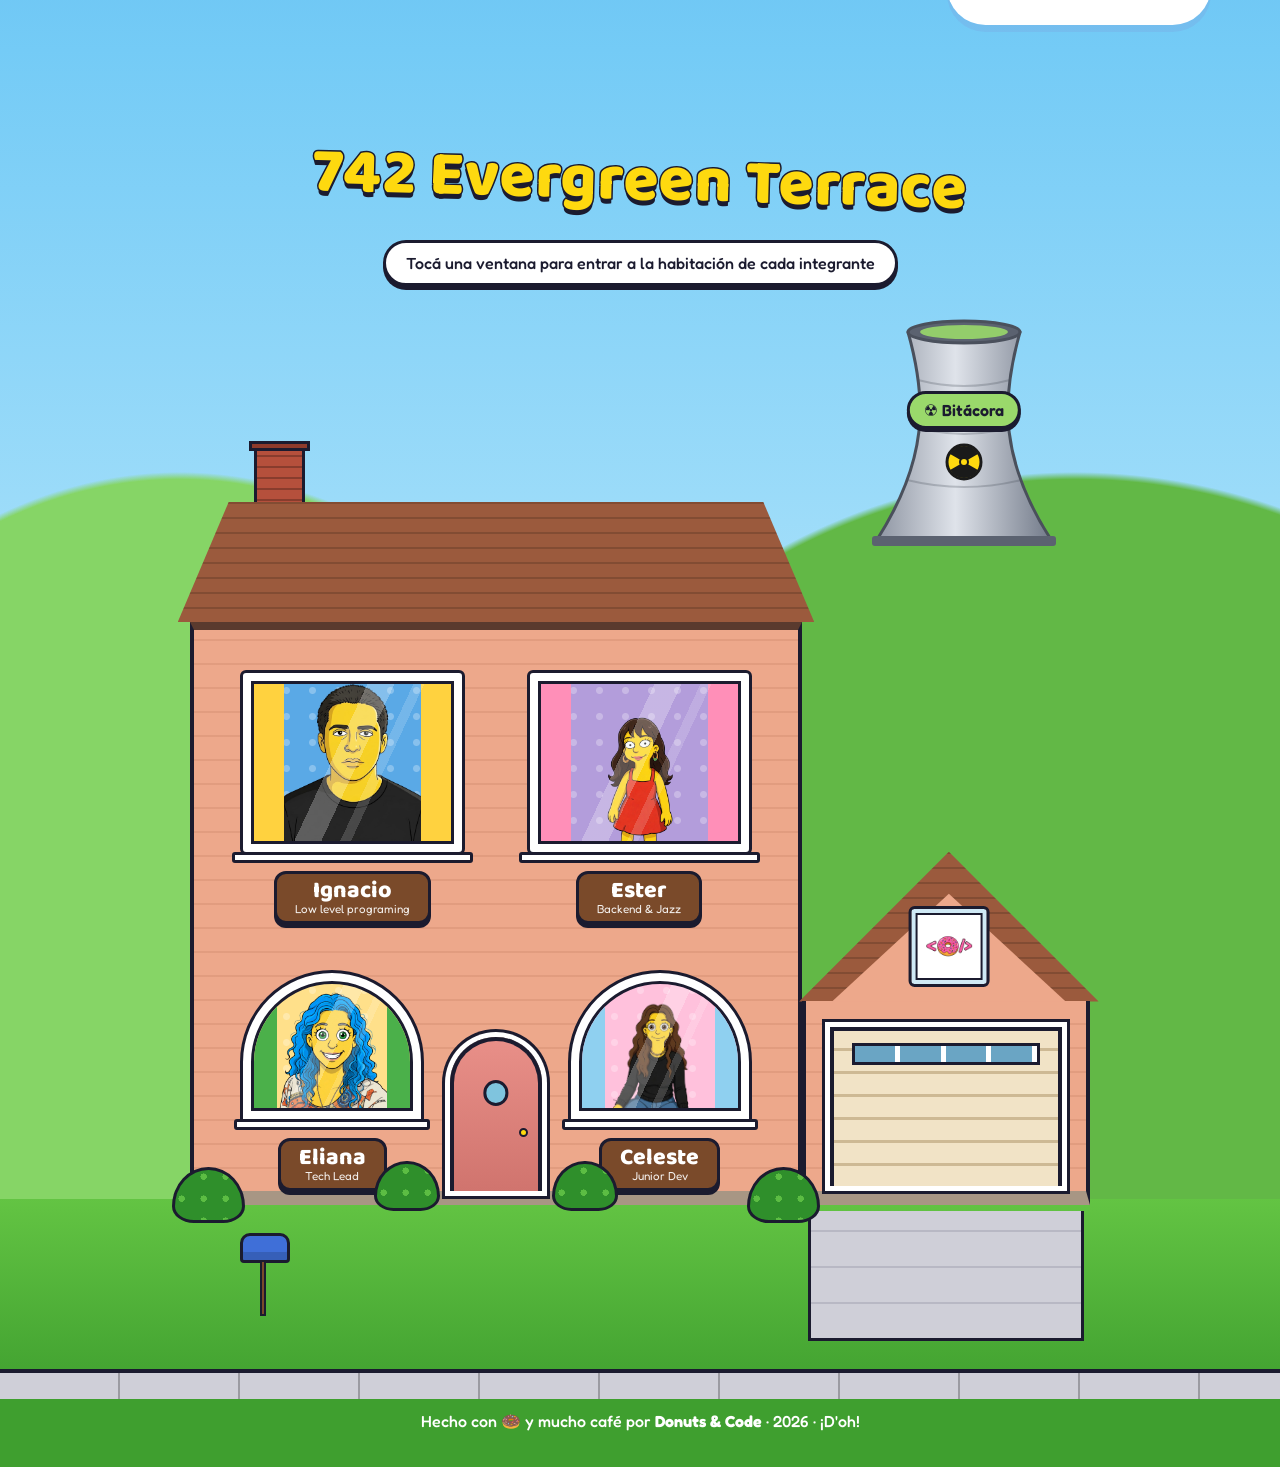
==== commit 23addb14: "Actualización de los pies de página en varias páginas y creación de estilos para el juego de Maggie." ====
--- a/index.html
+++ b/index.html
@@ -86,25 +86,25 @@
           <div class="facade">
             <div class="row up">
               <a class="window" data-room="bart" href="./bart.html" aria-label="Entrar a la habitación de Ignacio">
-                <span class="frame"><span class="glass"><img src="./img/bart-icon.png" alt=""></span></span>
+                <span class="frame"><span class="glass"><img src="./img/avatar-ignacio.png" alt=""></span></span>
                 <span class="name">Ignacio<small>Low level programing</small></span>
               </a>
-              <a class="window" data-room="lisa" href="./lisa.html" aria-label="Entrar a la habitación de Lisa">
-                <span class="frame"><span class="glass"><img src="./img/liza-icon.png" alt=""></span></span>
+              <a class="window" data-room="lisa" href="./lisa.html" aria-label="Entrar a la habitación de Ester">
+                <span class="frame"><span class="glass"><img src="./img/avatar-ester.png" alt=""></span></span>
                 <span class="name">Ester<small>Backend &amp; Jazz</small></span>
               </a>
             </div>
 
             <div class="row down">
-              <a class="window arch" data-room="marge" href="./marge.html" aria-label="Entrar a la habitación de Marge">
-                <span class="frame"><span class="glass"><img src="./img/marge-icon.png" alt=""></span></span>
+              <a class="window arch" data-room="marge" href="./marge.html" aria-label="Entrar a la habitación de Eliana">
+                <span class="frame"><span class="glass"><img src="./img/avatar-eliana.png" alt=""></span></span>
                 <span class="name">Eliana<small>Tech Lead</small></span>
               </a>
 
               <div class="door" aria-hidden="true"><i class="knob"></i><i class="peephole"></i></div>
 
-              <a class="window arch" data-room="maggie" href="./maggie.html" aria-label="Entrar a la habitación de Maggie">
-                <span class="frame"><span class="glass"><img src="./img/maggie-icon.png" alt=""></span></span>
+              <a class="window arch" data-room="maggie" href="./maggie.html" aria-label="Entrar a la habitación de Celeste">
+                <span class="frame"><span class="glass"><img src="./img/avatar-celeste.png" alt=""></span></span>
                 <span class="name">Celeste<small>Junior Dev</small></span>
               </a>
             </div>
@@ -134,8 +134,22 @@
   </main>
 
   <footer class="foot">
-    <p>Hecho con 🍩 y mucho café por <strong>Donuts &amp; Code</strong> · ¡D'oh!</p>
+     <p>Hecho con 🍩 y mucho café por <strong>Donuts &amp; Code</strong> ·  2026 · ¡D'oh!</p> 
   </footer>
+<script>
+  const garage = document.getElementById('garage');
+  const garageDoor = document.getElementById('garage-door');
+  const garageInside = document.getElementById('garage-inside');
+
+  function toggleGarage() {
+  const isOpen = garage.classList.toggle('is-open');
+  garageDoor.setAttribute('aria-expanded', isOpen);
+  garageDoor.style.visibility = isOpen ? 'hidden' : 'visible';
+  garageInside.hidden = !isOpen;
+}
+
+  garageDoor.addEventListener('click', toggleGarage);
+  garageInside.addEventListener('click', toggleGarage);
+</script>
 </body>
-
 </html>
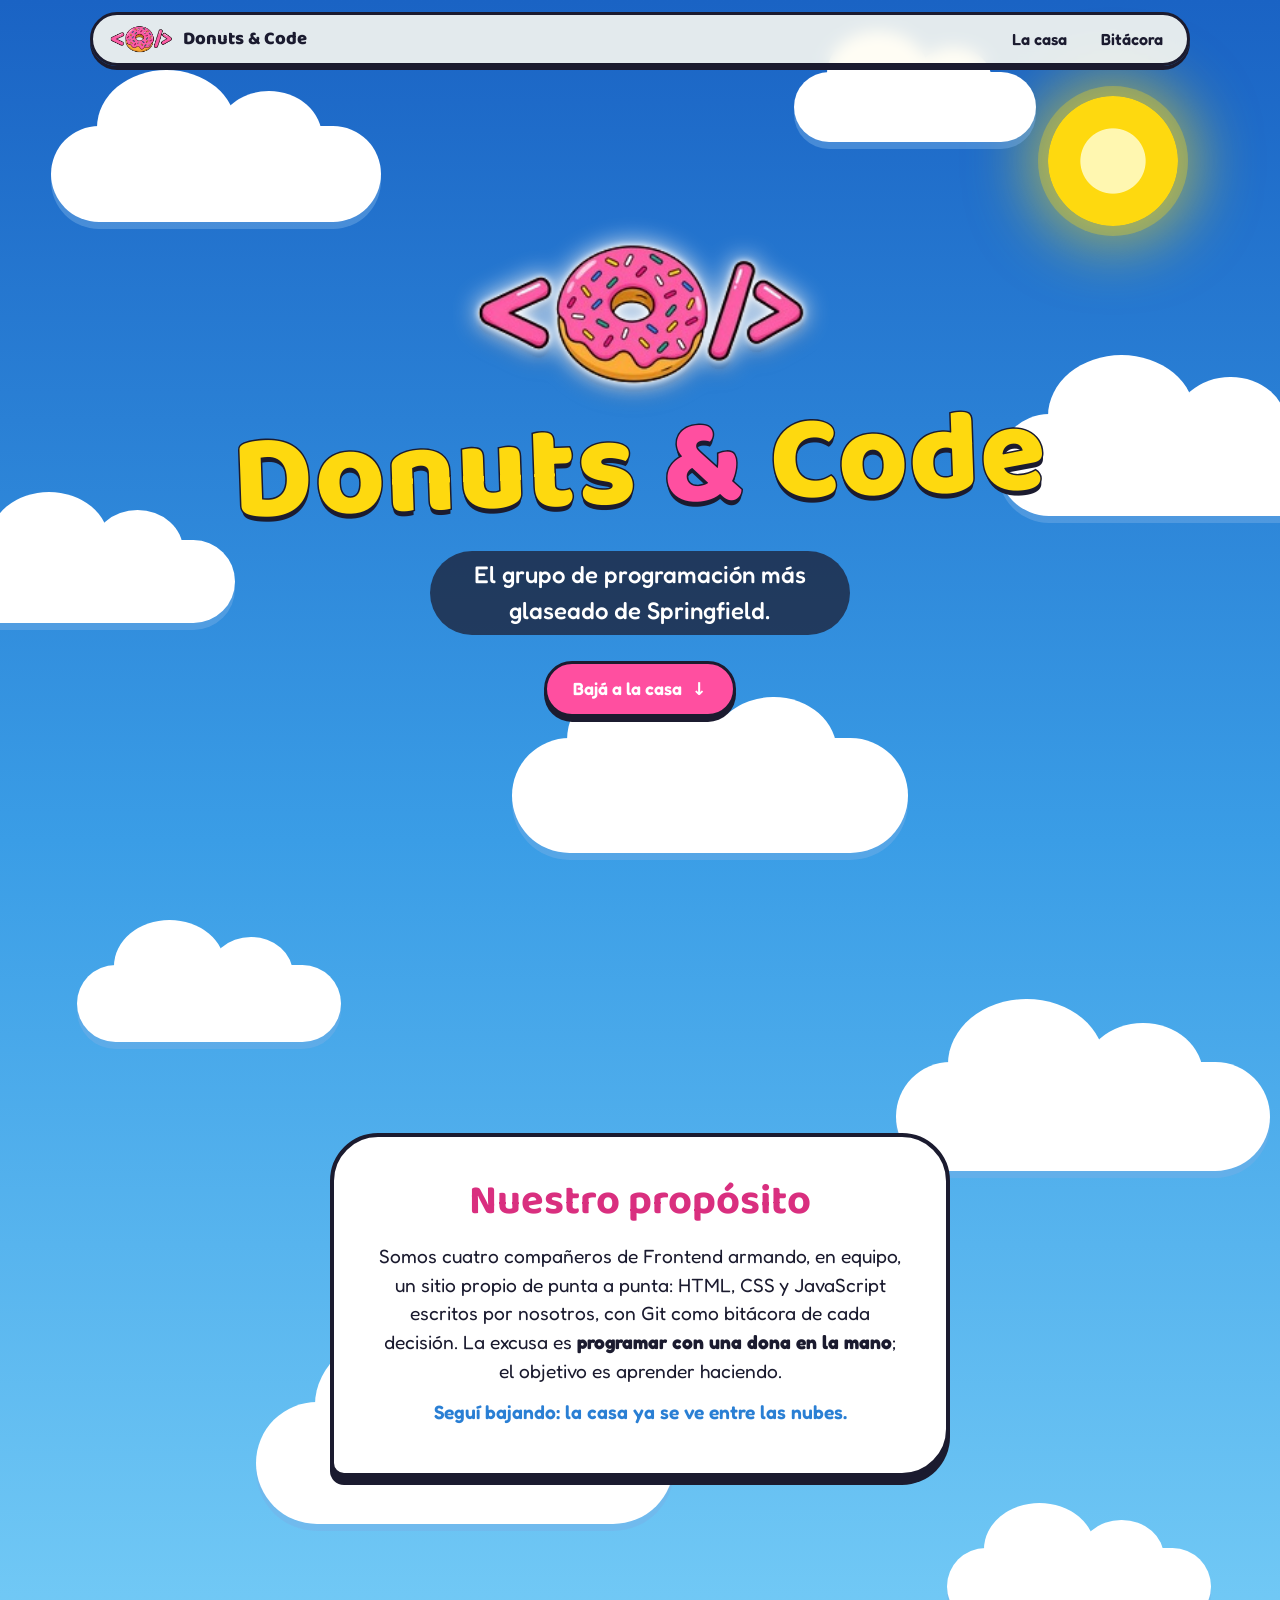
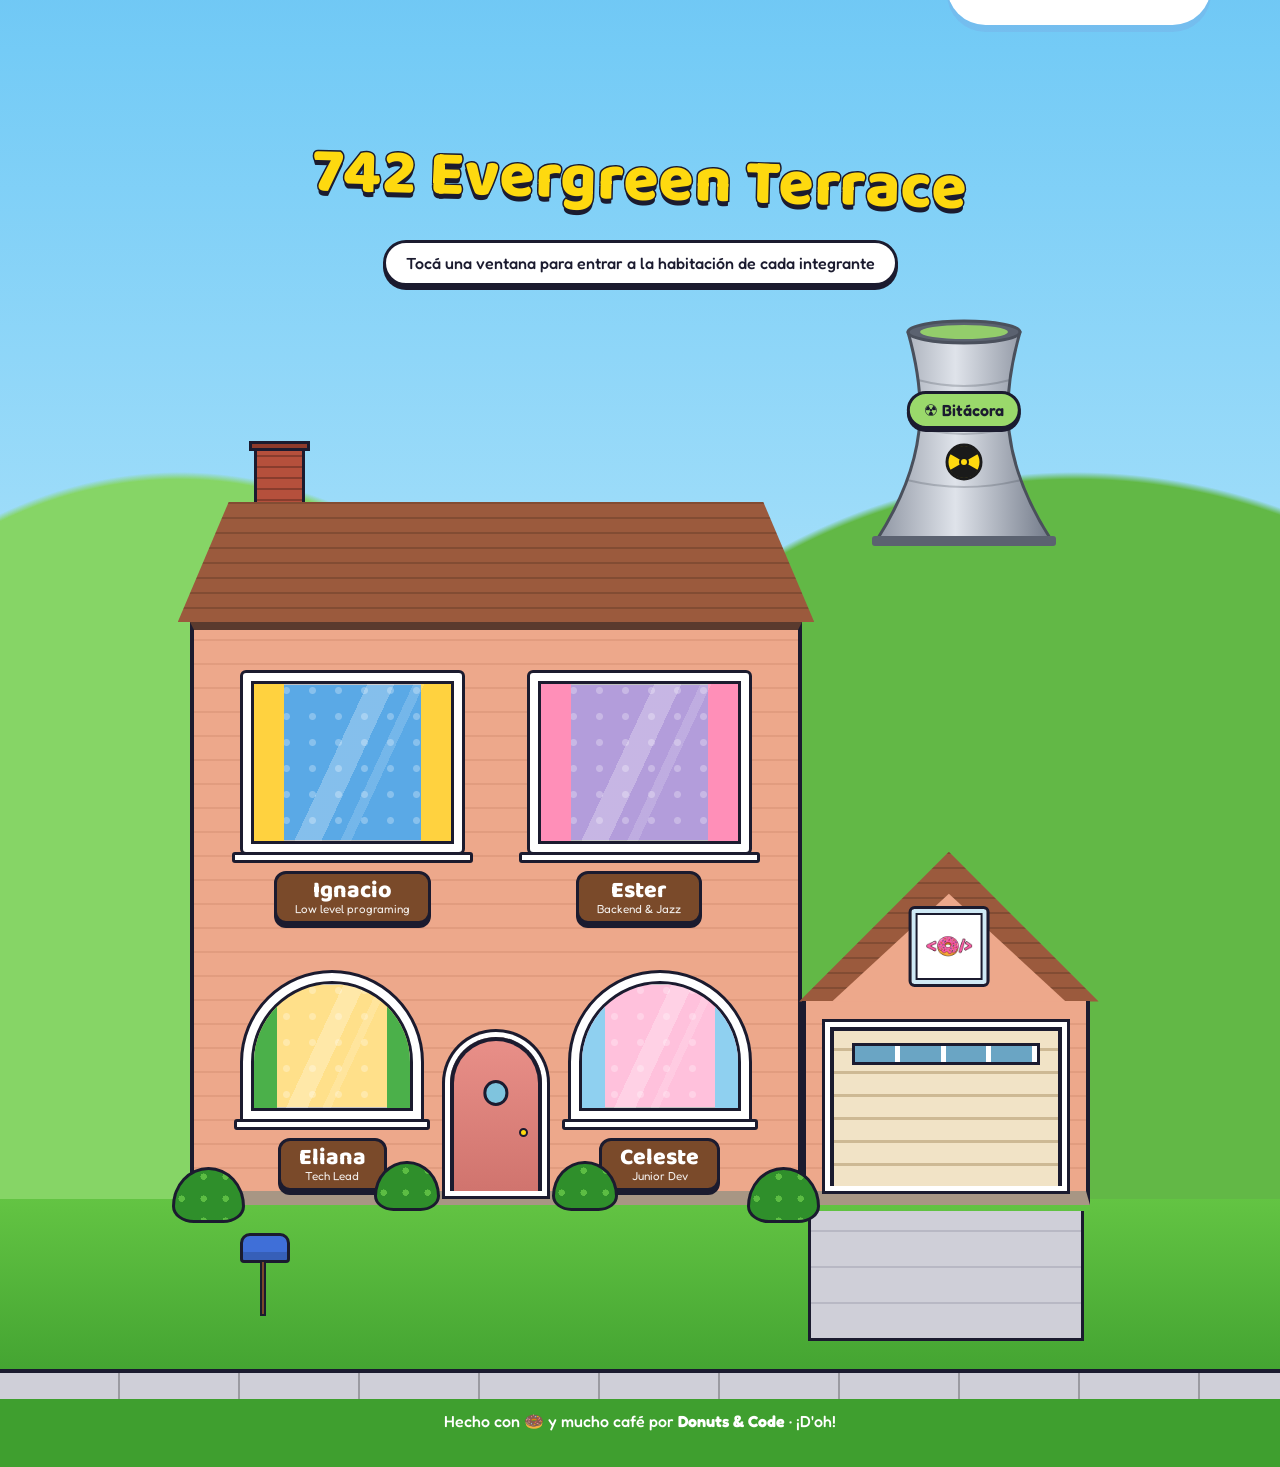
==== commit 7339ae88: "Merge pull request #16 from IgnacioMiguelPenovi/Ester Ester" ====
--- a/index.html
+++ b/index.html
@@ -86,25 +86,25 @@
           <div class="facade">
             <div class="row up">
               <a class="window" data-room="bart" href="./bart.html" aria-label="Entrar a la habitación de Ignacio">
-                <span class="frame"><span class="glass"><img src="./img/avatar-ignacio.png" alt=""></span></span>
+                <span class="frame"><span class="glass"><img src="./img/bart-icon.png" alt=""></span></span>
                 <span class="name">Ignacio<small>Low level programing</small></span>
               </a>
-              <a class="window" data-room="lisa" href="./lisa.html" aria-label="Entrar a la habitación de Ester">
-                <span class="frame"><span class="glass"><img src="./img/avatar-ester.png" alt=""></span></span>
+              <a class="window" data-room="lisa" href="./lisa.html" aria-label="Entrar a la habitación de Lisa">
+                <span class="frame"><span class="glass"><img src="./img/liza-icon.png" alt=""></span></span>
                 <span class="name">Ester<small>Backend &amp; Jazz</small></span>
               </a>
             </div>
 
             <div class="row down">
-              <a class="window arch" data-room="marge" href="./marge.html" aria-label="Entrar a la habitación de Eliana">
-                <span class="frame"><span class="glass"><img src="./img/avatar-eliana.png" alt=""></span></span>
+              <a class="window arch" data-room="marge" href="./marge.html" aria-label="Entrar a la habitación de Marge">
+                <span class="frame"><span class="glass"><img src="./img/marge-icon.png" alt=""></span></span>
                 <span class="name">Eliana<small>Tech Lead</small></span>
               </a>
 
               <div class="door" aria-hidden="true"><i class="knob"></i><i class="peephole"></i></div>
 
-              <a class="window arch" data-room="maggie" href="./maggie.html" aria-label="Entrar a la habitación de Celeste">
-                <span class="frame"><span class="glass"><img src="./img/avatar-celeste.png" alt=""></span></span>
+              <a class="window arch" data-room="maggie" href="./maggie.html" aria-label="Entrar a la habitación de Maggie">
+                <span class="frame"><span class="glass"><img src="./img/maggie-icon.png" alt=""></span></span>
                 <span class="name">Celeste<small>Junior Dev</small></span>
               </a>
             </div>
@@ -134,22 +134,8 @@
   </main>
 
   <footer class="foot">
-     <p>Hecho con 🍩 y mucho café por <strong>Donuts &amp; Code</strong> ·  2026 · ¡D'oh!</p> 
+    <p>Hecho con 🍩 y mucho café por <strong>Donuts &amp; Code</strong> · ¡D'oh!</p>
   </footer>
-<script>
-  const garage = document.getElementById('garage');
-  const garageDoor = document.getElementById('garage-door');
-  const garageInside = document.getElementById('garage-inside');
+</body>
 
-  function toggleGarage() {
-  const isOpen = garage.classList.toggle('is-open');
-  garageDoor.setAttribute('aria-expanded', isOpen);
-  garageDoor.style.visibility = isOpen ? 'hidden' : 'visible';
-  garageInside.hidden = !isOpen;
-}
-
-  garageDoor.addEventListener('click', toggleGarage);
-  garageInside.addEventListener('click', toggleGarage);
-</script>
-</body>
 </html>
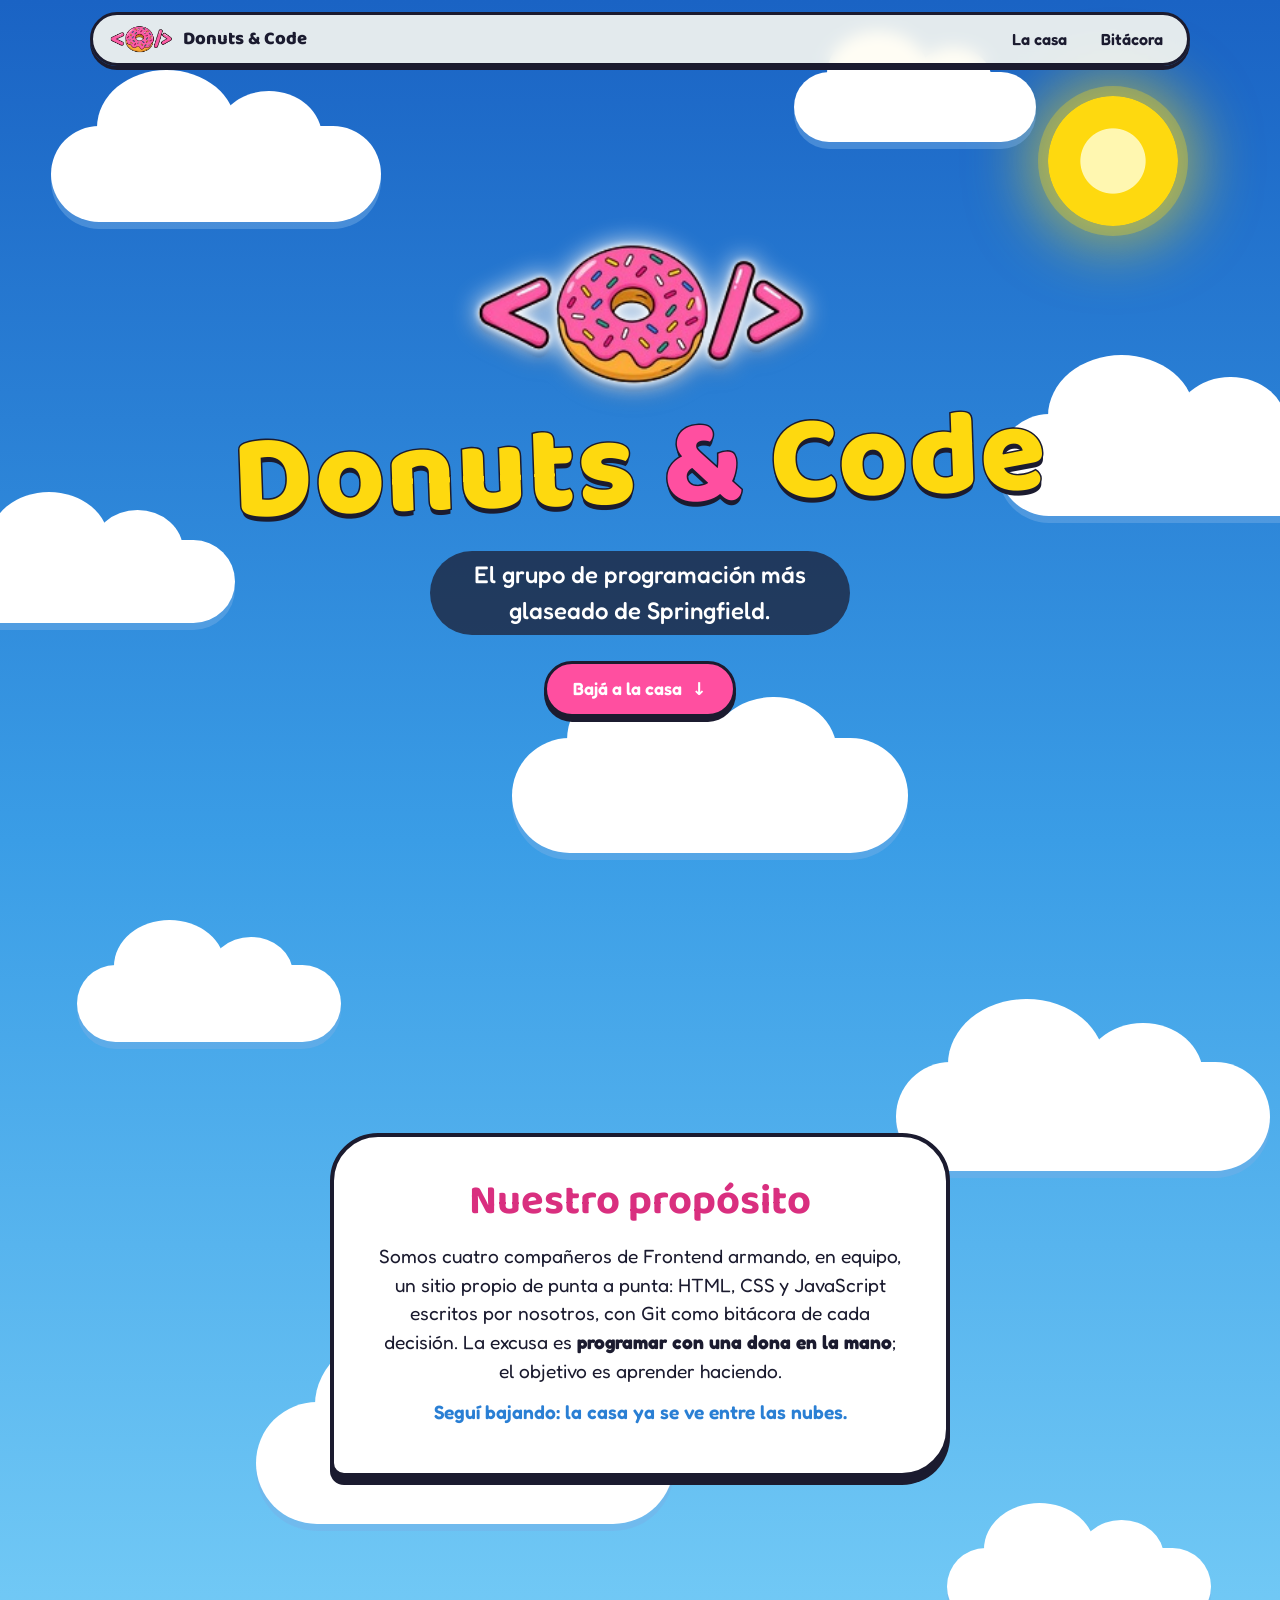
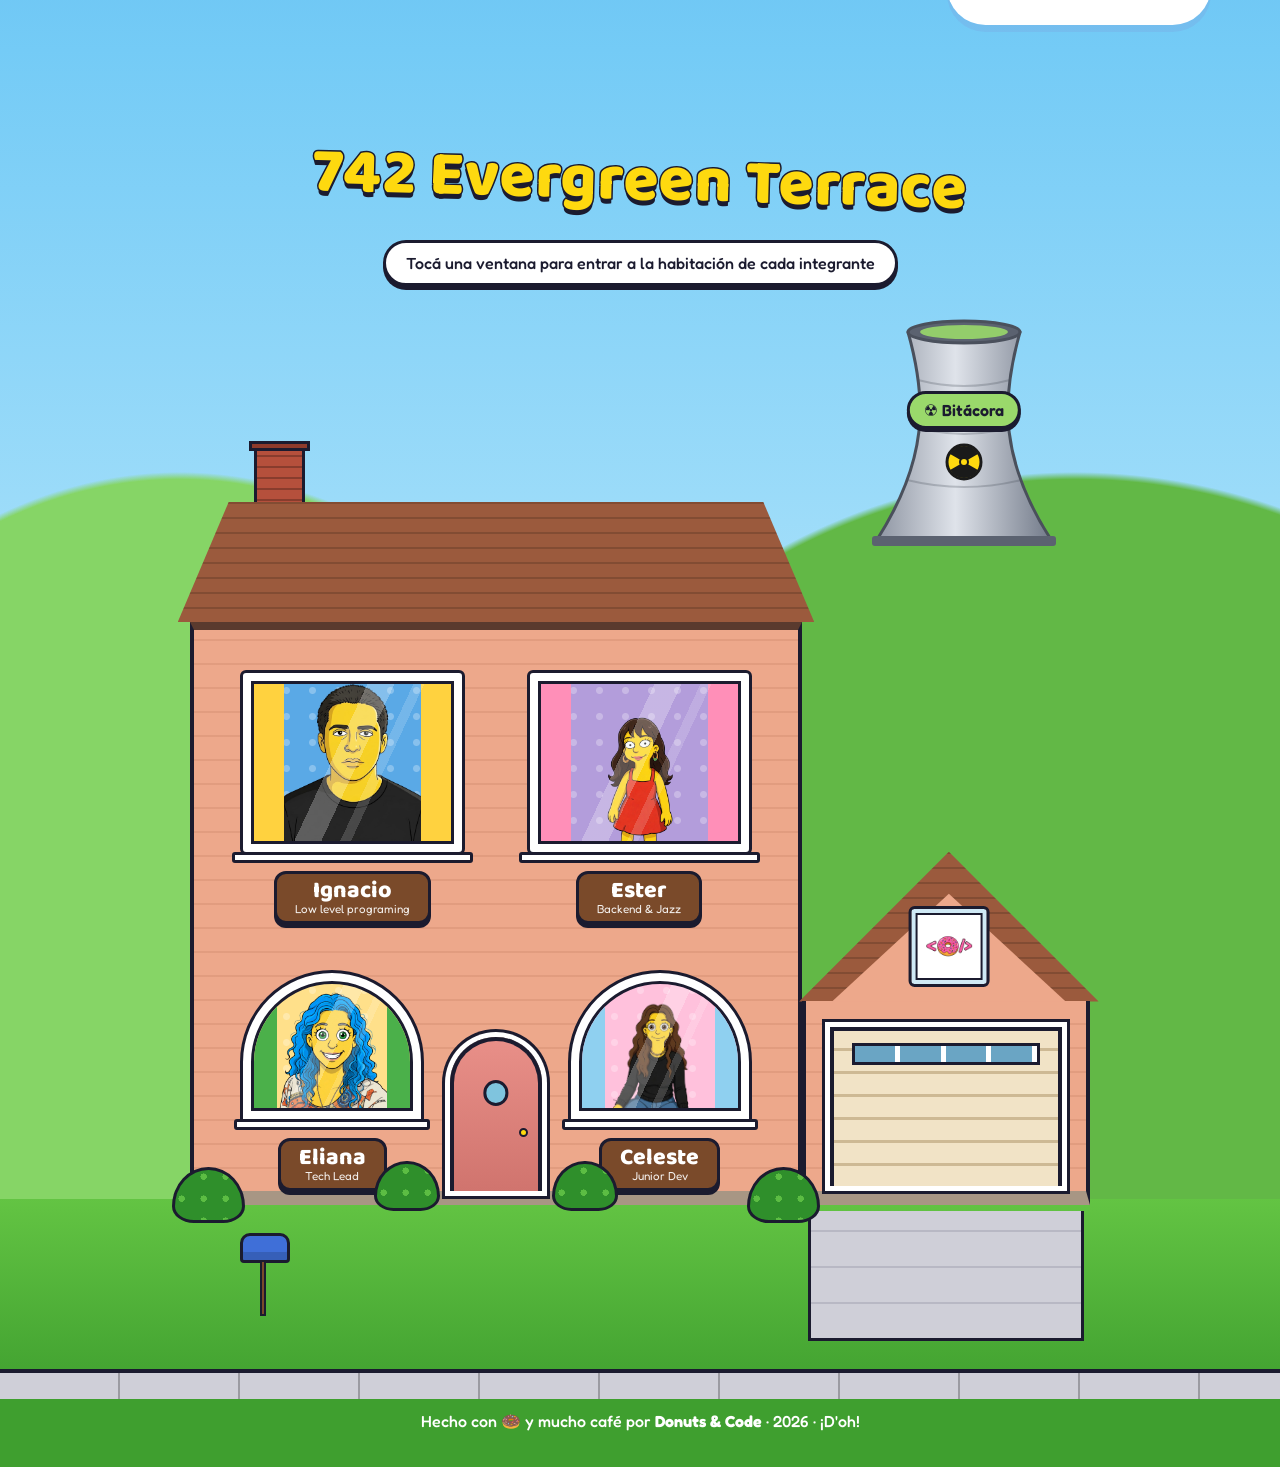
==== commit 494e1e1e: "Merge pull request #17 from IgnacioMiguelPenovi/eliana Eliana" ====
--- a/index.html
+++ b/index.html
@@ -86,25 +86,25 @@
           <div class="facade">
             <div class="row up">
               <a class="window" data-room="bart" href="./bart.html" aria-label="Entrar a la habitación de Ignacio">
-                <span class="frame"><span class="glass"><img src="./img/bart-icon.png" alt=""></span></span>
+                <span class="frame"><span class="glass"><img src="./img/avatar-ignacio.png" alt=""></span></span>
                 <span class="name">Ignacio<small>Low level programing</small></span>
               </a>
-              <a class="window" data-room="lisa" href="./lisa.html" aria-label="Entrar a la habitación de Lisa">
-                <span class="frame"><span class="glass"><img src="./img/liza-icon.png" alt=""></span></span>
+              <a class="window" data-room="lisa" href="./lisa.html" aria-label="Entrar a la habitación de Ester">
+                <span class="frame"><span class="glass"><img src="./img/avatar-ester.png" alt=""></span></span>
                 <span class="name">Ester<small>Backend &amp; Jazz</small></span>
               </a>
             </div>
 
             <div class="row down">
-              <a class="window arch" data-room="marge" href="./marge.html" aria-label="Entrar a la habitación de Marge">
-                <span class="frame"><span class="glass"><img src="./img/marge-icon.png" alt=""></span></span>
+              <a class="window arch" data-room="marge" href="./marge.html" aria-label="Entrar a la habitación de Eliana">
+                <span class="frame"><span class="glass"><img src="./img/avatar-eliana.png" alt=""></span></span>
                 <span class="name">Eliana<small>Tech Lead</small></span>
               </a>
 
               <div class="door" aria-hidden="true"><i class="knob"></i><i class="peephole"></i></div>
 
-              <a class="window arch" data-room="maggie" href="./maggie.html" aria-label="Entrar a la habitación de Maggie">
-                <span class="frame"><span class="glass"><img src="./img/maggie-icon.png" alt=""></span></span>
+              <a class="window arch" data-room="maggie" href="./maggie.html" aria-label="Entrar a la habitación de Celeste">
+                <span class="frame"><span class="glass"><img src="./img/avatar-celeste.png" alt=""></span></span>
                 <span class="name">Celeste<small>Junior Dev</small></span>
               </a>
             </div>
@@ -134,7 +134,7 @@
   </main>
 
   <footer class="foot">
-    <p>Hecho con 🍩 y mucho café por <strong>Donuts &amp; Code</strong> · ¡D'oh!</p>
+     <p>Hecho con 🍩 y mucho café por <strong>Donuts &amp; Code</strong> ·  2026 · ¡D'oh!</p> 
   </footer>
 </body>
 
